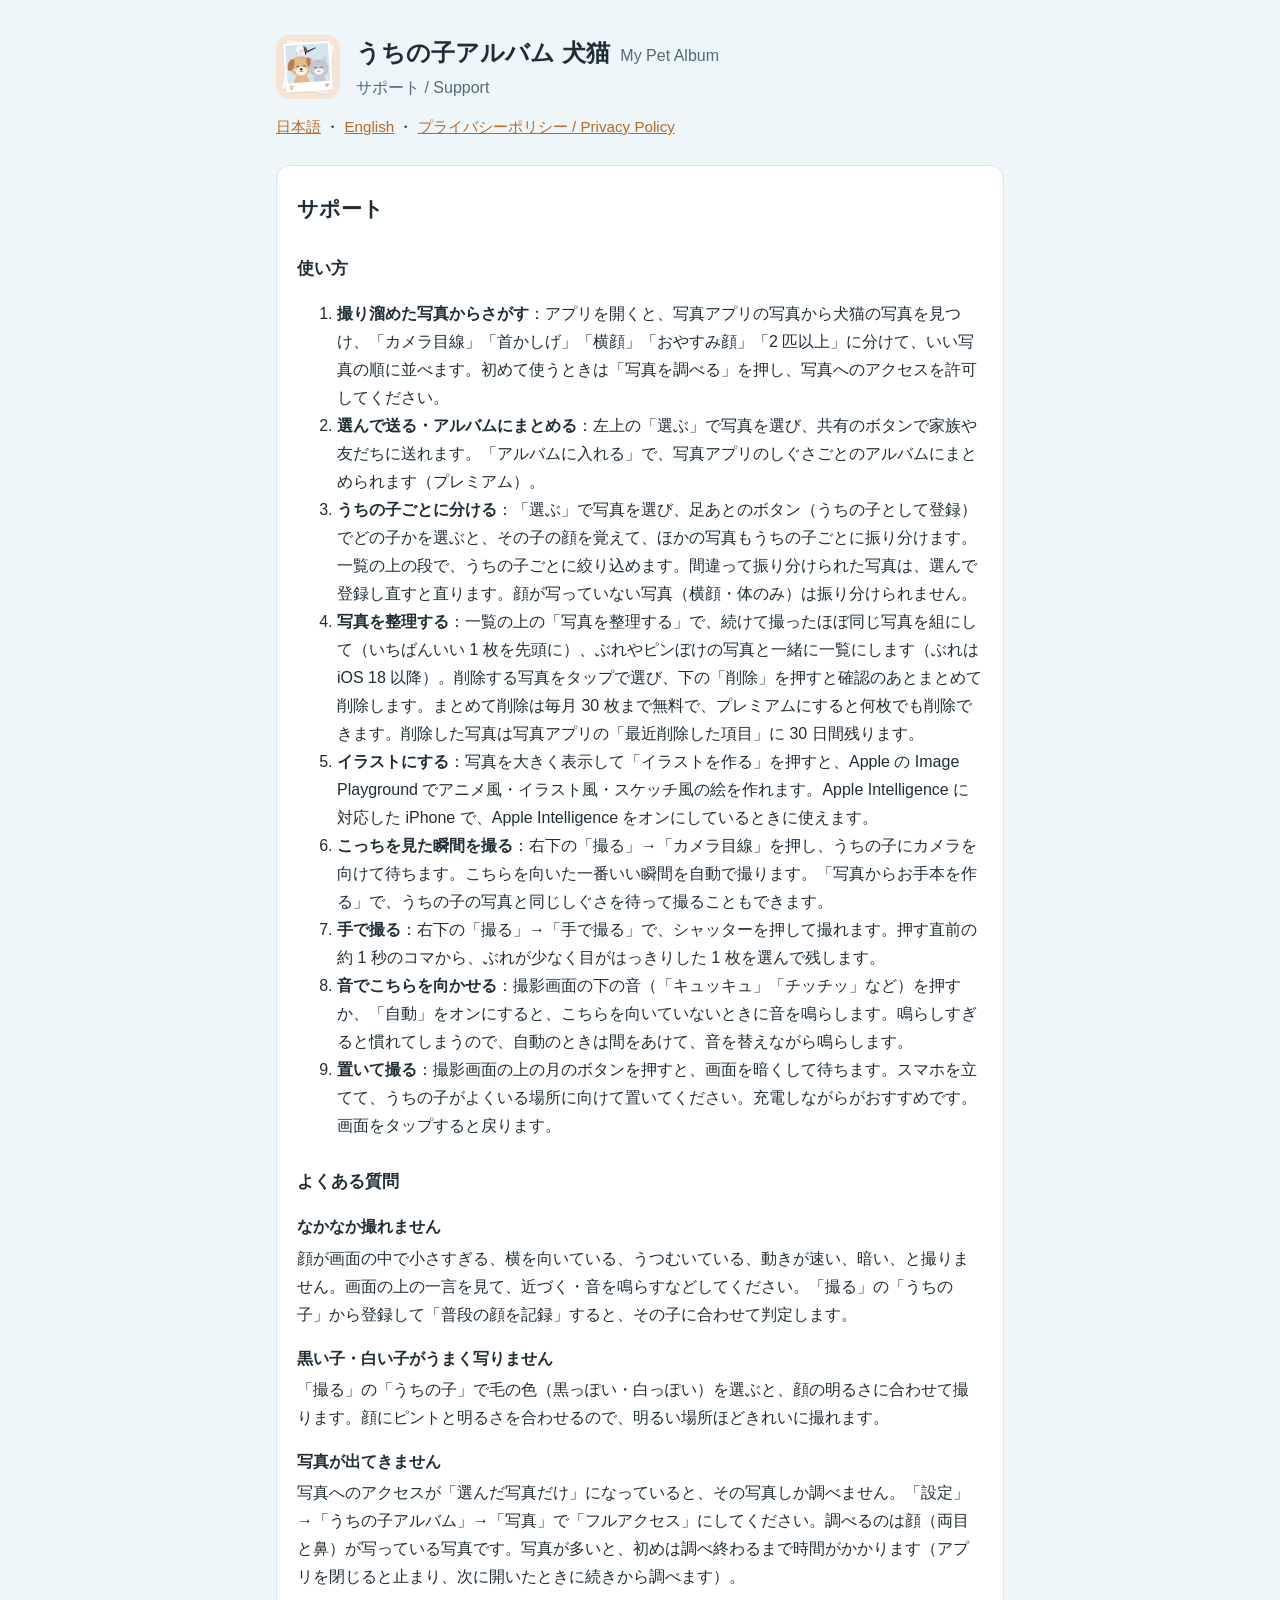
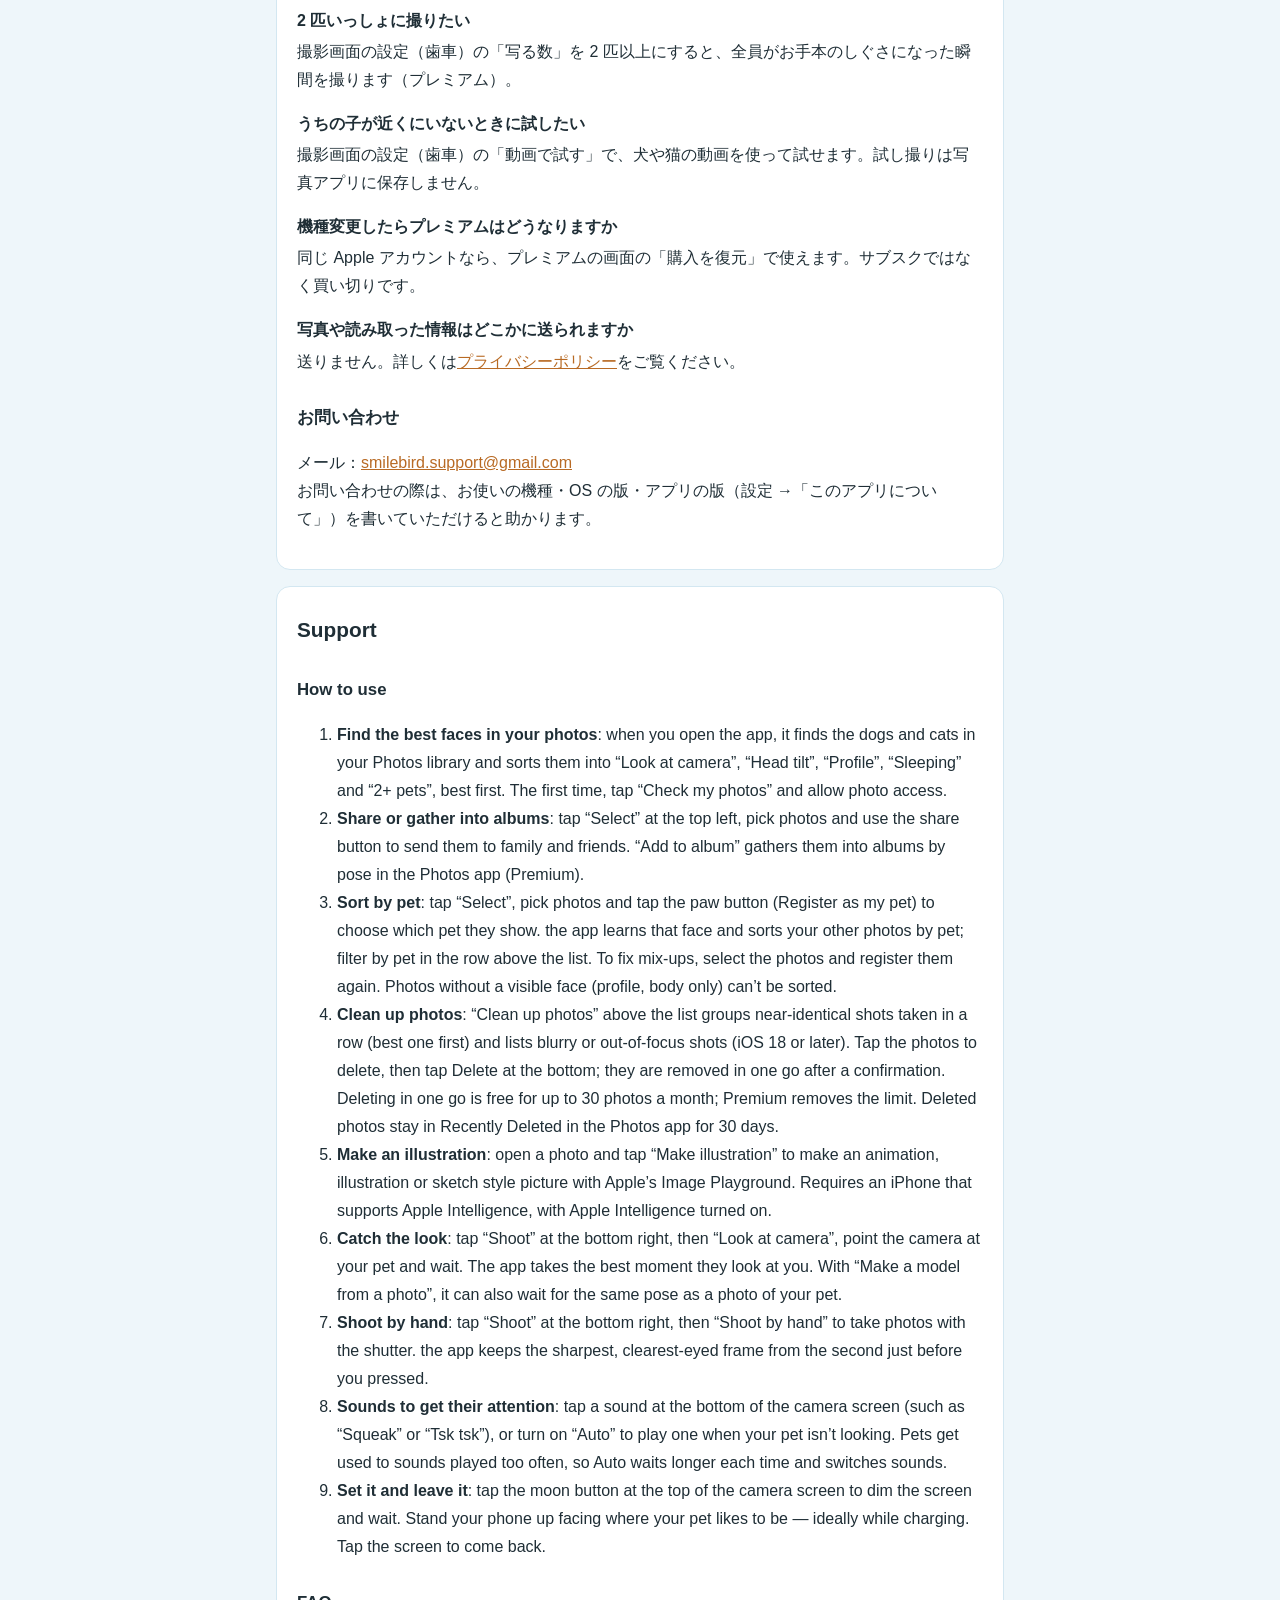
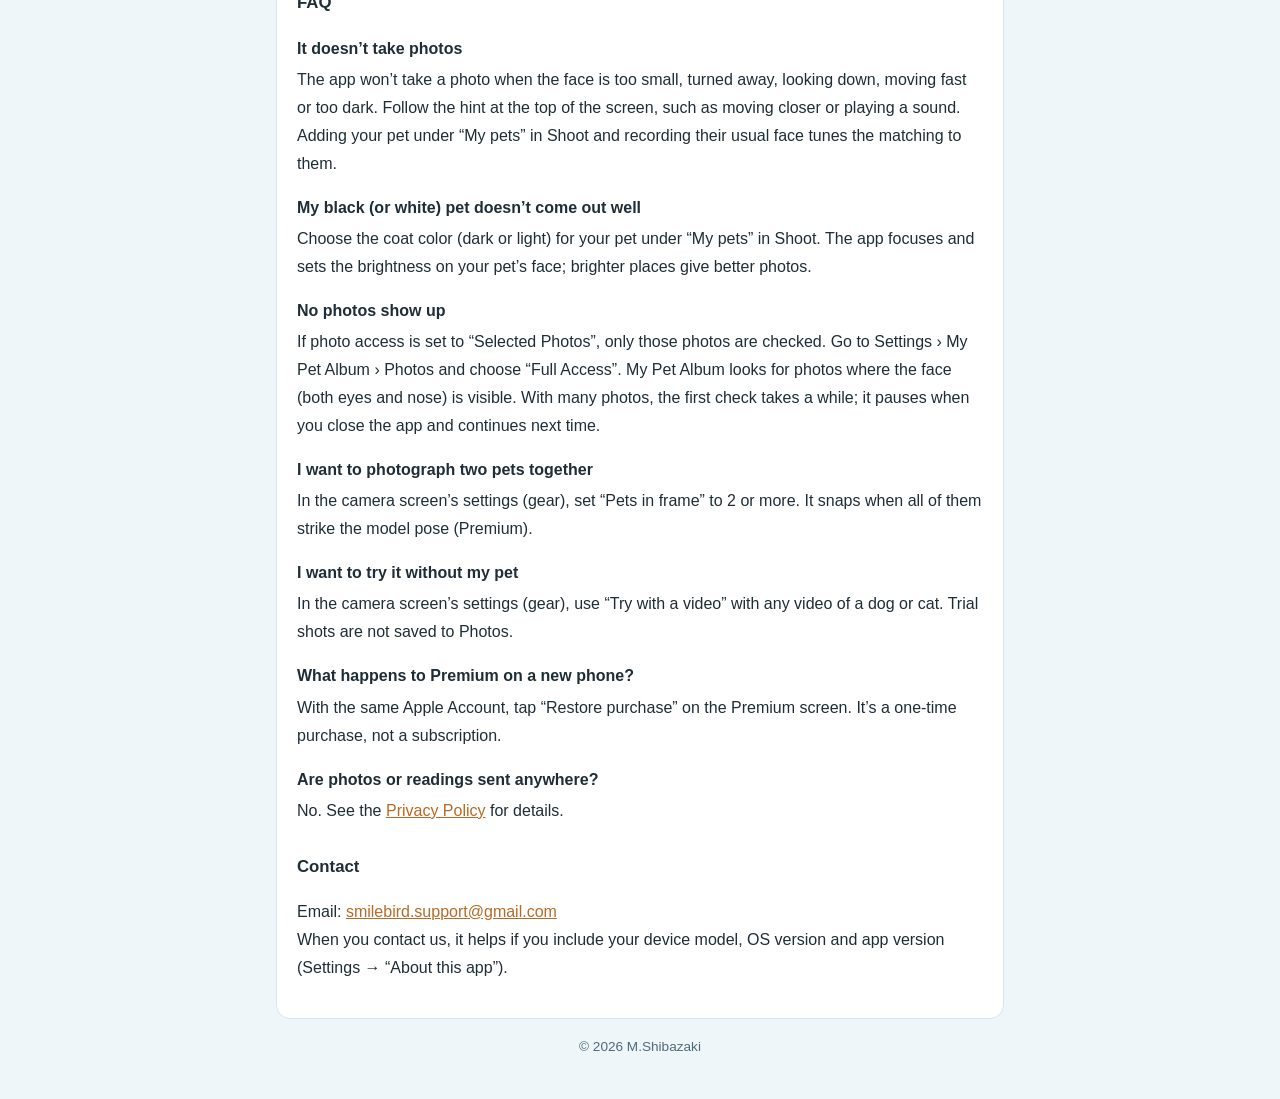
==== support.html @ 634c99aa "ページを更新" ====
<!doctype html>
<html lang="ja">
<head>
<meta charset="utf-8">
<meta name="viewport" content="width=device-width, initial-scale=1">
<title>サポート｜うちの子アルバム 犬猫 / Support | My Pet Album</title>
<link rel="stylesheet" href="style.css">
</head>
<body>
<header>
  <img src="icon.png" alt="" width="64" height="64">
  <div><h1>うちの子アルバム 犬猫 <span>My Pet Album</span></h1><p>サポート / Support</p></div>
</header>
<nav><a href="#ja">日本語</a> ・ <a href="#en">English</a> ・ <a href="privacy.html">プライバシーポリシー / Privacy Policy</a></nav>

<main>
<section id="ja" lang="ja">
<h2>サポート</h2>

<h3>使い方</h3>
<ol>
  <li><b>撮り溜めた写真からさがす</b>：アプリを開くと、写真アプリの写真から犬猫の写真を見つけ、「カメラ目線」「首かしげ」「横顔」「おやすみ顔」「2 匹以上」に分けて、いい写真の順に並べます。初めて使うときは「写真を調べる」を押し、写真へのアクセスを許可してください。</li>
  <li><b>選んで送る・アルバムにまとめる</b>：左上の「選ぶ」で写真を選び、共有のボタンで家族や友だちに送れます。「アルバムに入れる」で、写真アプリのしぐさごとのアルバムにまとめられます（プレミアム）。</li>
  <li><b>うちの子ごとに分ける</b>：「選ぶ」で写真を選び、足あとのボタン（うちの子として登録）でどの子かを選ぶと、その子の顔を覚えて、ほかの写真もうちの子ごとに振り分けます。一覧の上の段で、うちの子ごとに絞り込めます。間違って振り分けられた写真は、選んで登録し直すと直ります。顔が写っていない写真（横顔・体のみ）は振り分けられません。</li>
  <li><b>写真を整理する</b>：一覧の上の「写真を整理する」で、続けて撮ったほぼ同じ写真を組にして（いちばんいい 1 枚を先頭に）、ぶれやピンぼけの写真と一緒に一覧にします（ぶれは iOS 18 以降）。削除する写真をタップで選び、下の「削除」を押すと確認のあとまとめて削除します。まとめて削除は毎月 30 枚まで無料で、プレミアムにすると何枚でも削除できます。削除した写真は写真アプリの「最近削除した項目」に 30 日間残ります。</li>
  <li><b>イラストにする</b>：写真を大きく表示して「イラストを作る」を押すと、Apple の Image Playground でアニメ風・イラスト風・スケッチ風の絵を作れます。Apple Intelligence に対応した iPhone で、Apple Intelligence をオンにしているときに使えます。</li>
  <li><b>こっちを見た瞬間を撮る</b>：右下の「撮る」→「カメラ目線」を押し、うちの子にカメラを向けて待ちます。こちらを向いた一番いい瞬間を自動で撮ります。「写真からお手本を作る」で、うちの子の写真と同じしぐさを待って撮ることもできます。</li>
  <li><b>手で撮る</b>：右下の「撮る」→「手で撮る」で、シャッターを押して撮れます。押す直前の約 1 秒のコマから、ぶれが少なく目がはっきりした 1 枚を選んで残します。</li>
  <li><b>音でこちらを向かせる</b>：撮影画面の下の音（「キュッキュ」「チッチッ」など）を押すか、「自動」をオンにすると、こちらを向いていないときに音を鳴らします。鳴らしすぎると慣れてしまうので、自動のときは間をあけて、音を替えながら鳴らします。</li>
  <li><b>置いて撮る</b>：撮影画面の上の月のボタンを押すと、画面を暗くして待ちます。スマホを立てて、うちの子がよくいる場所に向けて置いてください。充電しながらがおすすめです。画面をタップすると戻ります。</li>
</ol>

<h3>よくある質問</h3>
<dl>
  <dt>なかなか撮れません</dt>
  <dd>顔が画面の中で小さすぎる、横を向いている、うつむいている、動きが速い、暗い、と撮りません。画面の上の一言を見て、近づく・音を鳴らすなどしてください。「撮る」の「うちの子」から登録して「普段の顔を記録」すると、その子に合わせて判定します。</dd>
  <dt>黒い子・白い子がうまく写りません</dt>
  <dd>「撮る」の「うちの子」で毛の色（黒っぽい・白っぽい）を選ぶと、顔の明るさに合わせて撮ります。顔にピントと明るさを合わせるので、明るい場所ほどきれいに撮れます。</dd>
  <dt>写真が出てきません</dt>
  <dd>写真へのアクセスが「選んだ写真だけ」になっていると、その写真しか調べません。「設定」→「うちの子アルバム」→「写真」で「フルアクセス」にしてください。調べるのは顔（両目と鼻）が写っている写真です。写真が多いと、初めは調べ終わるまで時間がかかります（アプリを閉じると止まり、次に開いたときに続きから調べます）。</dd>
  <dt>2 匹いっしょに撮りたい</dt>
  <dd>撮影画面の設定（歯車）の「写る数」を 2 匹以上にすると、全員がお手本のしぐさになった瞬間を撮ります（プレミアム）。</dd>
  <dt>うちの子が近くにいないときに試したい</dt>
  <dd>撮影画面の設定（歯車）の「動画で試す」で、犬や猫の動画を使って試せます。試し撮りは写真アプリに保存しません。</dd>
  <dt>機種変更したらプレミアムはどうなりますか</dt>
  <dd>同じ Apple アカウントなら、プレミアムの画面の「購入を復元」で使えます。サブスクではなく買い切りです。</dd>
  <dt>写真や読み取った情報はどこかに送られますか</dt>
  <dd>送りません。詳しくは<a href="privacy.html">プライバシーポリシー</a>をご覧ください。</dd>
</dl>

<h3>お問い合わせ</h3>
<p><!-- CONTACT:ja -->メール：<a href="mailto:smilebird.support@gmail.com">smilebird.support@gmail.com</a><!-- /CONTACT --><br>
お問い合わせの際は、お使いの機種・OS の版・アプリの版（設定 →「このアプリについて」）を書いていただけると助かります。</p>
</section>

<section id="en" lang="en">
<h2>Support</h2>

<h3>How to use</h3>
<ol>
  <li><b>Find the best faces in your photos</b>: when you open the app, it finds the dogs and cats in your Photos library and sorts them into “Look at camera”, “Head tilt”, “Profile”, “Sleeping” and “2+ pets”, best first. The first time, tap “Check my photos” and allow photo access.</li>
  <li><b>Share or gather into albums</b>: tap “Select” at the top left, pick photos and use the share button to send them to family and friends. “Add to album” gathers them into albums by pose in the Photos app (Premium).</li>
  <li><b>Sort by pet</b>: tap “Select”, pick photos and tap the paw button (Register as my pet) to choose which pet they show. the app learns that face and sorts your other photos by pet; filter by pet in the row above the list. To fix mix-ups, select the photos and register them again. Photos without a visible face (profile, body only) can’t be sorted.</li>
  <li><b>Clean up photos</b>: “Clean up photos” above the list groups near-identical shots taken in a row (best one first) and lists blurry or out-of-focus shots (iOS 18 or later). Tap the photos to delete, then tap Delete at the bottom; they are removed in one go after a confirmation. Deleting in one go is free for up to 30 photos a month; Premium removes the limit. Deleted photos stay in Recently Deleted in the Photos app for 30 days.</li>
  <li><b>Make an illustration</b>: open a photo and tap “Make illustration” to make an animation, illustration or sketch style picture with Apple’s Image Playground. Requires an iPhone that supports Apple Intelligence, with Apple Intelligence turned on.</li>
  <li><b>Catch the look</b>: tap “Shoot” at the bottom right, then “Look at camera”, point the camera at your pet and wait. The app takes the best moment they look at you. With “Make a model from a photo”, it can also wait for the same pose as a photo of your pet.</li>
  <li><b>Shoot by hand</b>: tap “Shoot” at the bottom right, then “Shoot by hand” to take photos with the shutter. the app keeps the sharpest, clearest-eyed frame from the second just before you pressed.</li>
  <li><b>Sounds to get their attention</b>: tap a sound at the bottom of the camera screen (such as “Squeak” or “Tsk tsk”), or turn on “Auto” to play one when your pet isn’t looking. Pets get used to sounds played too often, so Auto waits longer each time and switches sounds.</li>
  <li><b>Set it and leave it</b>: tap the moon button at the top of the camera screen to dim the screen and wait. Stand your phone up facing where your pet likes to be — ideally while charging. Tap the screen to come back.</li>
</ol>

<h3>FAQ</h3>
<dl>
  <dt>It doesn’t take photos</dt>
  <dd>The app won’t take a photo when the face is too small, turned away, looking down, moving fast or too dark. Follow the hint at the top of the screen, such as moving closer or playing a sound. Adding your pet under “My pets” in Shoot and recording their usual face tunes the matching to them.</dd>
  <dt>My black (or white) pet doesn’t come out well</dt>
  <dd>Choose the coat color (dark or light) for your pet under “My pets” in Shoot. The app focuses and sets the brightness on your pet’s face; brighter places give better photos.</dd>
  <dt>No photos show up</dt>
  <dd>If photo access is set to “Selected Photos”, only those photos are checked. Go to Settings › My Pet Album › Photos and choose “Full Access”. My Pet Album looks for photos where the face (both eyes and nose) is visible. With many photos, the first check takes a while; it pauses when you close the app and continues next time.</dd>
  <dt>I want to photograph two pets together</dt>
  <dd>In the camera screen’s settings (gear), set “Pets in frame” to 2 or more. It snaps when all of them strike the model pose (Premium).</dd>
  <dt>I want to try it without my pet</dt>
  <dd>In the camera screen’s settings (gear), use “Try with a video” with any video of a dog or cat. Trial shots are not saved to Photos.</dd>
  <dt>What happens to Premium on a new phone?</dt>
  <dd>With the same Apple Account, tap “Restore purchase” on the Premium screen. It’s a one-time purchase, not a subscription.</dd>
  <dt>Are photos or readings sent anywhere?</dt>
  <dd>No. See the <a href="privacy.html">Privacy Policy</a> for details.</dd>
</dl>

<h3>Contact</h3>
<p><!-- CONTACT:en -->Email: <a href="mailto:smilebird.support@gmail.com">smilebird.support@gmail.com</a><!-- /CONTACT --><br>
When you contact us, it helps if you include your device model, OS version and app version (Settings → “About this app”).</p>
</section>
</main>
<footer>© 2026 M.Shibazaki</footer>
</body>
</html>
---- style.css ----
:root {
  --bg: #eef6fa;
  --text: #1f2e36;
  --muted: #4f6a78;
  --accent: #b86a24;
  --card: #ffffff;
  --line: #d3e7f1;
}
@media (prefers-color-scheme: dark) {
  :root {
    --bg: #15222a;
    --text: #eaf3f8;
    --muted: #a9c0cc;
    --accent: #e8a865;
    --card: #1d2d36;
    --line: #2b4250;
  }
}
* { box-sizing: border-box; }
body {
  margin: 0;
  background: var(--bg);
  color: var(--text);
  font: 16px/1.75 -apple-system, BlinkMacSystemFont, "Hiragino Sans", "Noto Sans JP", sans-serif;
}
header, nav, main, footer { max-width: 760px; margin: 0 auto; padding: 0 16px; }
header { display: flex; gap: 16px; align-items: center; padding-top: 32px; }
header img { border-radius: 14px; }
header h1 { margin: 0; font-size: 1.5rem; }
header h1 span { color: var(--muted); font-weight: 400; font-size: 1rem; margin-left: 4px; }
header p { margin: 0; color: var(--muted); }
nav { padding-top: 12px; padding-bottom: 8px; font-size: .95rem; }
a { color: var(--accent); }
section { background: var(--card); border: 1px solid var(--line); border-radius: 14px; padding: 8px 20px 20px; margin: 16px 0; }
h2 { font-size: 1.3rem; }
h3 { font-size: 1.05rem; margin-top: 1.6em; }
.date { color: var(--muted); font-size: .9rem; }
dt { font-weight: 600; margin-top: 1em; }
dd { margin: .2em 0 0 0; }
footer { color: var(--muted); font-size: .85rem; padding-bottom: 40px; text-align: center; }
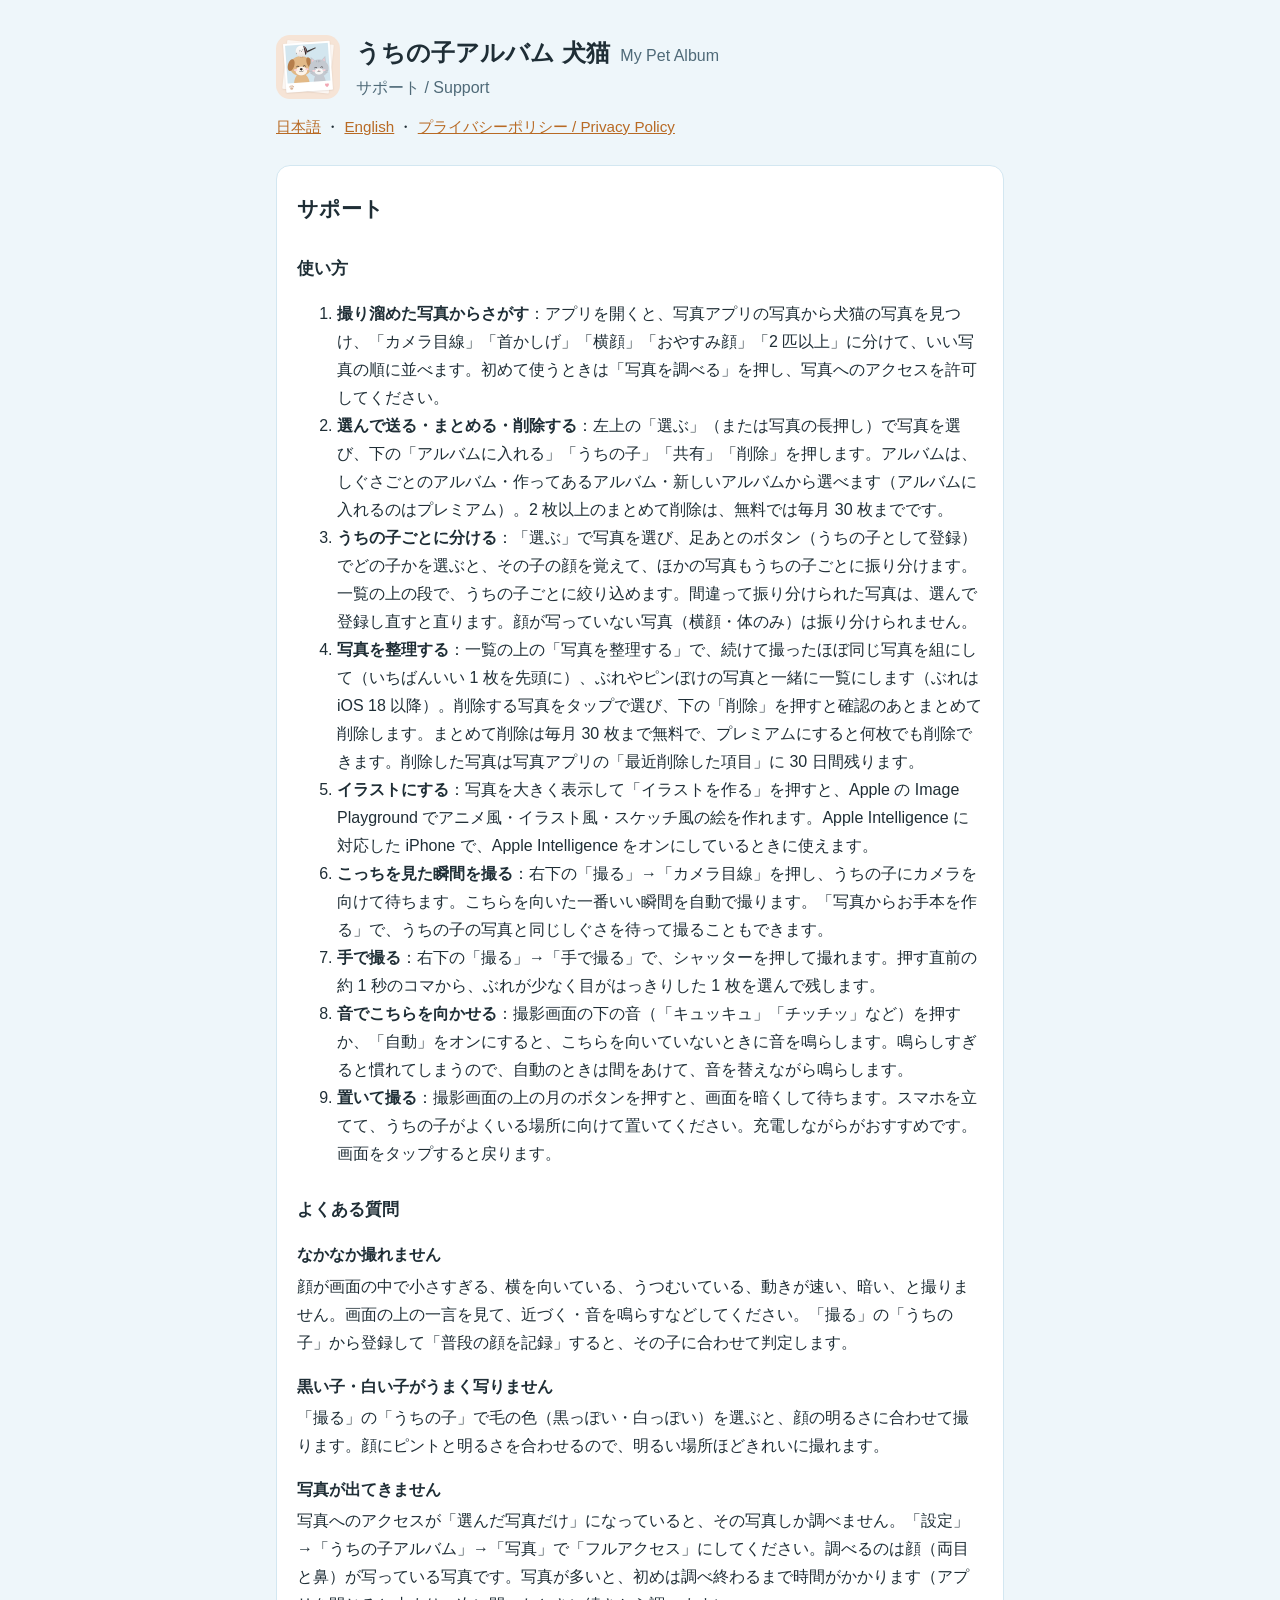
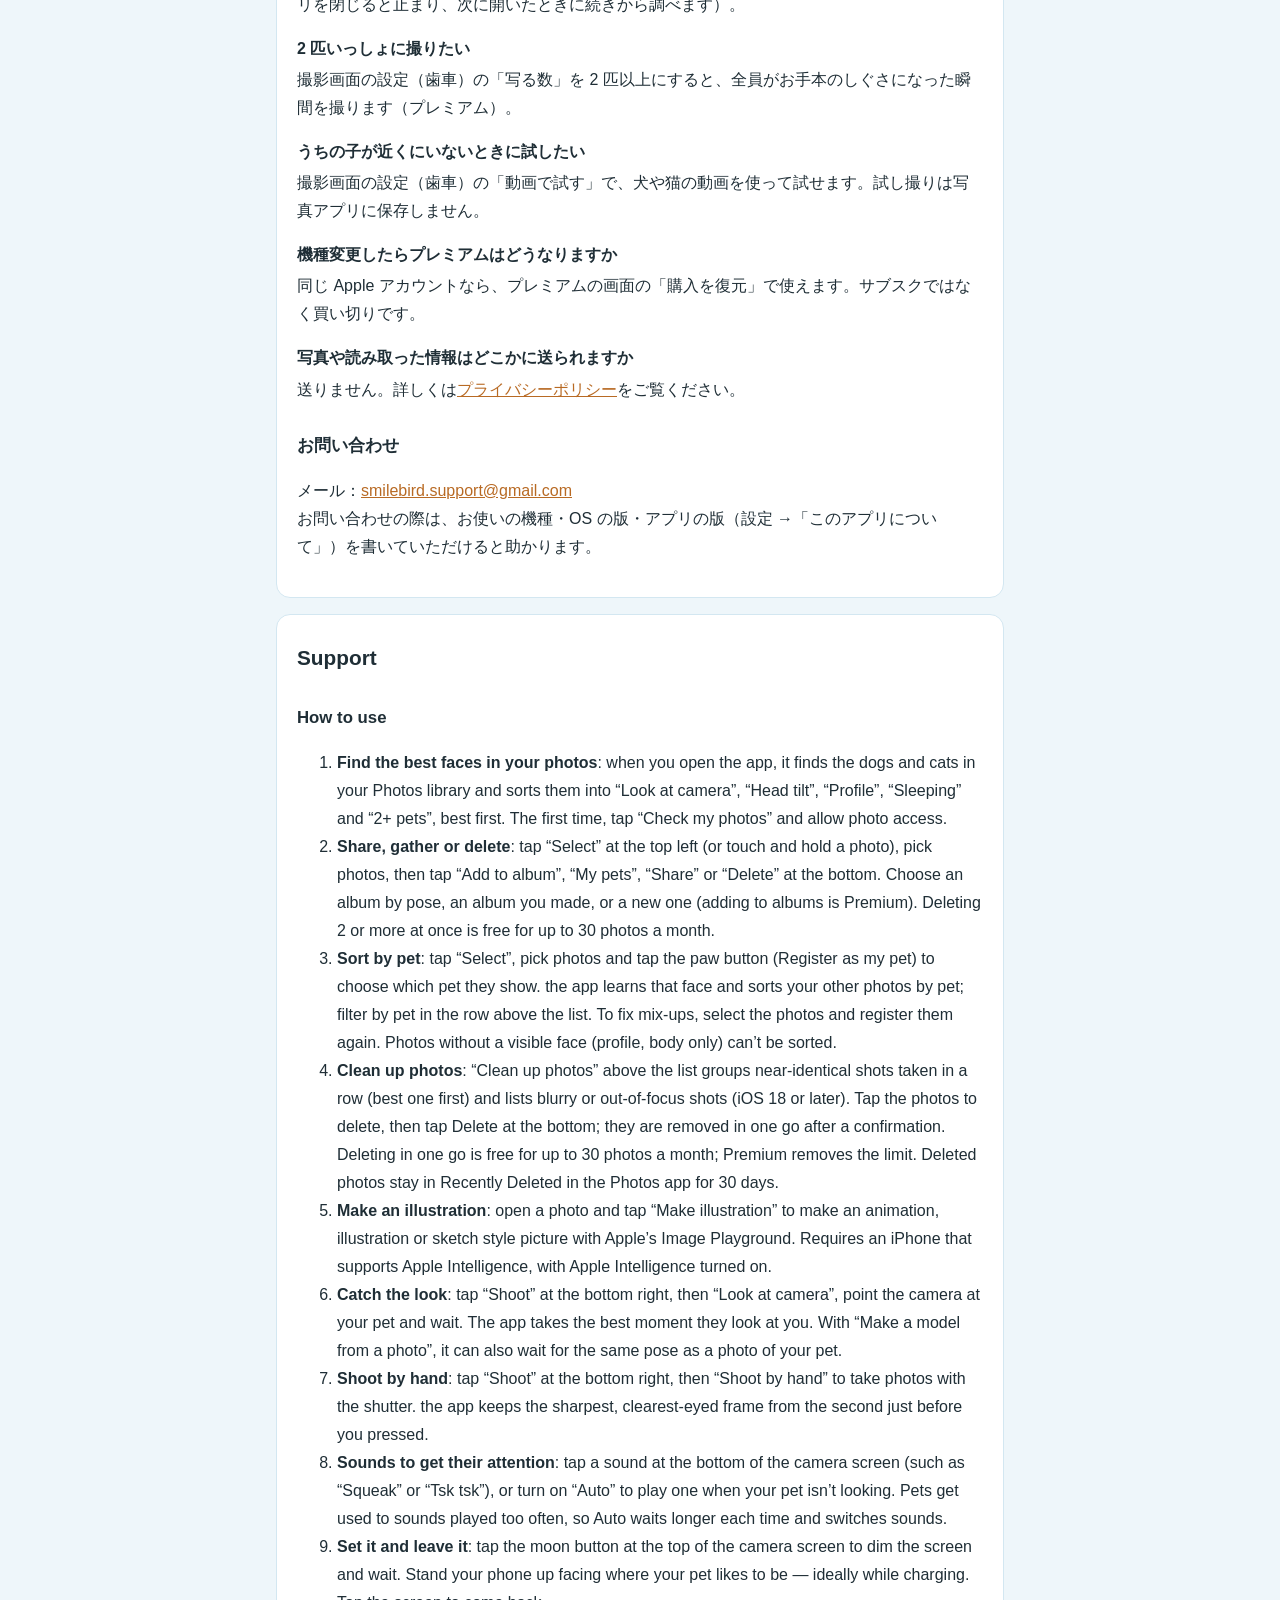
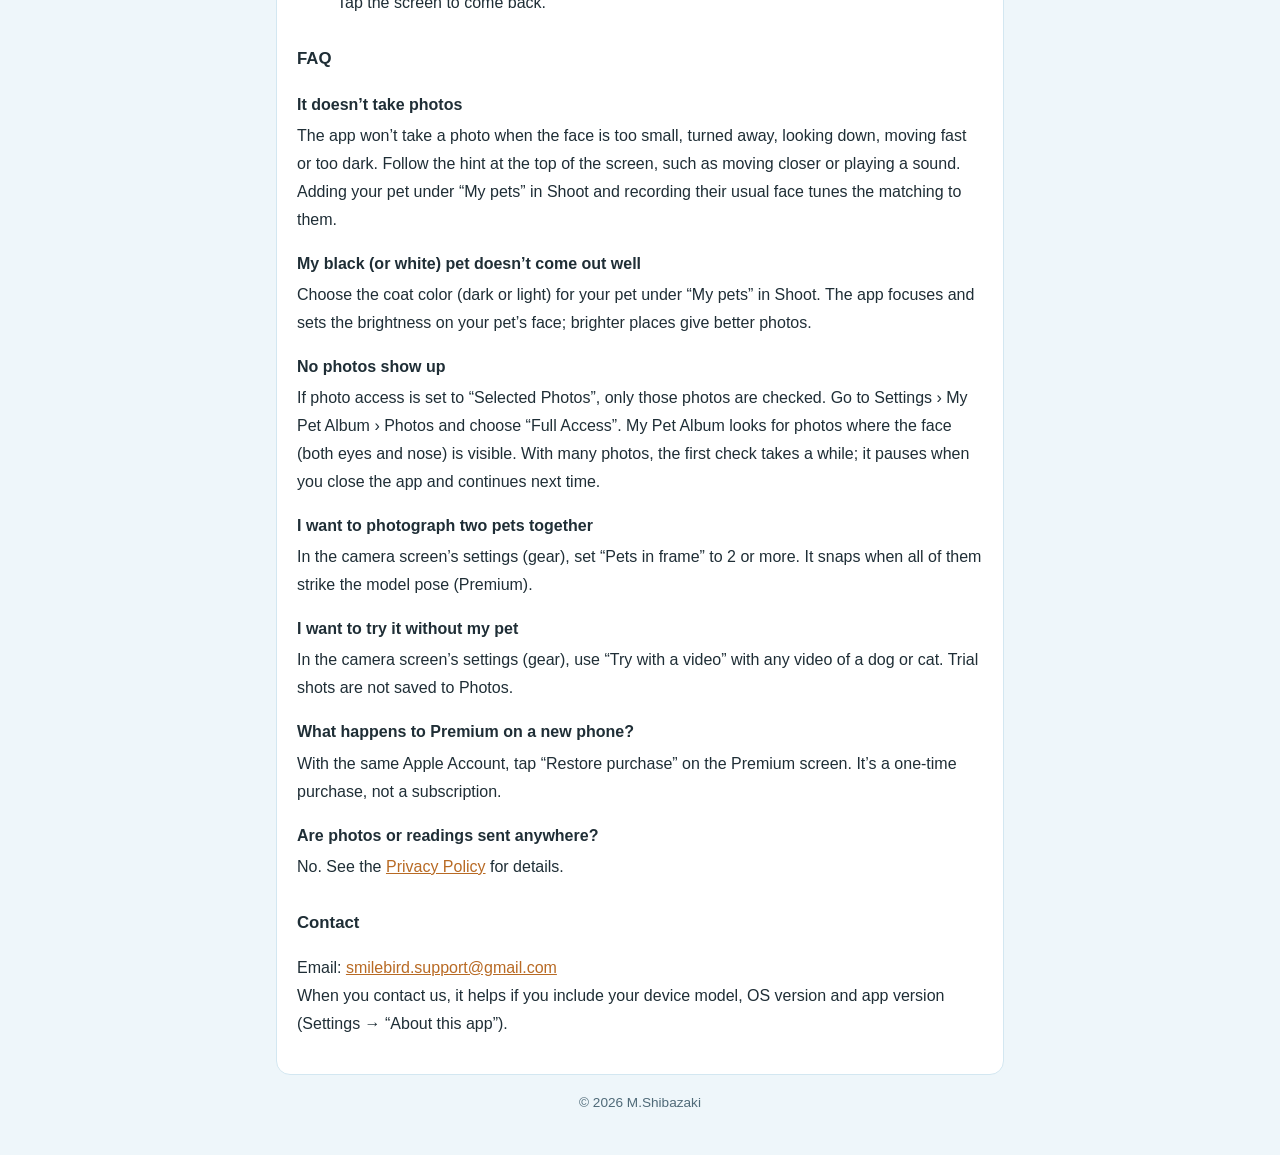
==== commit 11487241: "ページを更新" ====
--- a/support.html
+++ b/support.html
@@ -20,7 +20,7 @@
 <h3>使い方</h3>
 <ol>
   <li><b>撮り溜めた写真からさがす</b>：アプリを開くと、写真アプリの写真から犬猫の写真を見つけ、「カメラ目線」「首かしげ」「横顔」「おやすみ顔」「2 匹以上」に分けて、いい写真の順に並べます。初めて使うときは「写真を調べる」を押し、写真へのアクセスを許可してください。</li>
-  <li><b>選んで送る・アルバムにまとめる</b>：左上の「選ぶ」で写真を選び、共有のボタンで家族や友だちに送れます。「アルバムに入れる」で、写真アプリのしぐさごとのアルバムにまとめられます（プレミアム）。</li>
+  <li><b>選んで送る・まとめる・削除する</b>：左上の「選ぶ」（または写真の長押し）で写真を選び、下の「アルバムに入れる」「うちの子」「共有」「削除」を押します。アルバムは、しぐさごとのアルバム・作ってあるアルバム・新しいアルバムから選べます（アルバムに入れるのはプレミアム）。2 枚以上のまとめて削除は、無料では毎月 30 枚までです。</li>
   <li><b>うちの子ごとに分ける</b>：「選ぶ」で写真を選び、足あとのボタン（うちの子として登録）でどの子かを選ぶと、その子の顔を覚えて、ほかの写真もうちの子ごとに振り分けます。一覧の上の段で、うちの子ごとに絞り込めます。間違って振り分けられた写真は、選んで登録し直すと直ります。顔が写っていない写真（横顔・体のみ）は振り分けられません。</li>
   <li><b>写真を整理する</b>：一覧の上の「写真を整理する」で、続けて撮ったほぼ同じ写真を組にして（いちばんいい 1 枚を先頭に）、ぶれやピンぼけの写真と一緒に一覧にします（ぶれは iOS 18 以降）。削除する写真をタップで選び、下の「削除」を押すと確認のあとまとめて削除します。まとめて削除は毎月 30 枚まで無料で、プレミアムにすると何枚でも削除できます。削除した写真は写真アプリの「最近削除した項目」に 30 日間残ります。</li>
   <li><b>イラストにする</b>：写真を大きく表示して「イラストを作る」を押すと、Apple の Image Playground でアニメ風・イラスト風・スケッチ風の絵を作れます。Apple Intelligence に対応した iPhone で、Apple Intelligence をオンにしているときに使えます。</li>
@@ -59,7 +59,7 @@
 <h3>How to use</h3>
 <ol>
   <li><b>Find the best faces in your photos</b>: when you open the app, it finds the dogs and cats in your Photos library and sorts them into “Look at camera”, “Head tilt”, “Profile”, “Sleeping” and “2+ pets”, best first. The first time, tap “Check my photos” and allow photo access.</li>
-  <li><b>Share or gather into albums</b>: tap “Select” at the top left, pick photos and use the share button to send them to family and friends. “Add to album” gathers them into albums by pose in the Photos app (Premium).</li>
+  <li><b>Share, gather or delete</b>: tap “Select” at the top left (or touch and hold a photo), pick photos, then tap “Add to album”, “My pets”, “Share” or “Delete” at the bottom. Choose an album by pose, an album you made, or a new one (adding to albums is Premium). Deleting 2 or more at once is free for up to 30 photos a month.</li>
   <li><b>Sort by pet</b>: tap “Select”, pick photos and tap the paw button (Register as my pet) to choose which pet they show. the app learns that face and sorts your other photos by pet; filter by pet in the row above the list. To fix mix-ups, select the photos and register them again. Photos without a visible face (profile, body only) can’t be sorted.</li>
   <li><b>Clean up photos</b>: “Clean up photos” above the list groups near-identical shots taken in a row (best one first) and lists blurry or out-of-focus shots (iOS 18 or later). Tap the photos to delete, then tap Delete at the bottom; they are removed in one go after a confirmation. Deleting in one go is free for up to 30 photos a month; Premium removes the limit. Deleted photos stay in Recently Deleted in the Photos app for 30 days.</li>
   <li><b>Make an illustration</b>: open a photo and tap “Make illustration” to make an animation, illustration or sketch style picture with Apple’s Image Playground. Requires an iPhone that supports Apple Intelligence, with Apple Intelligence turned on.</li>
